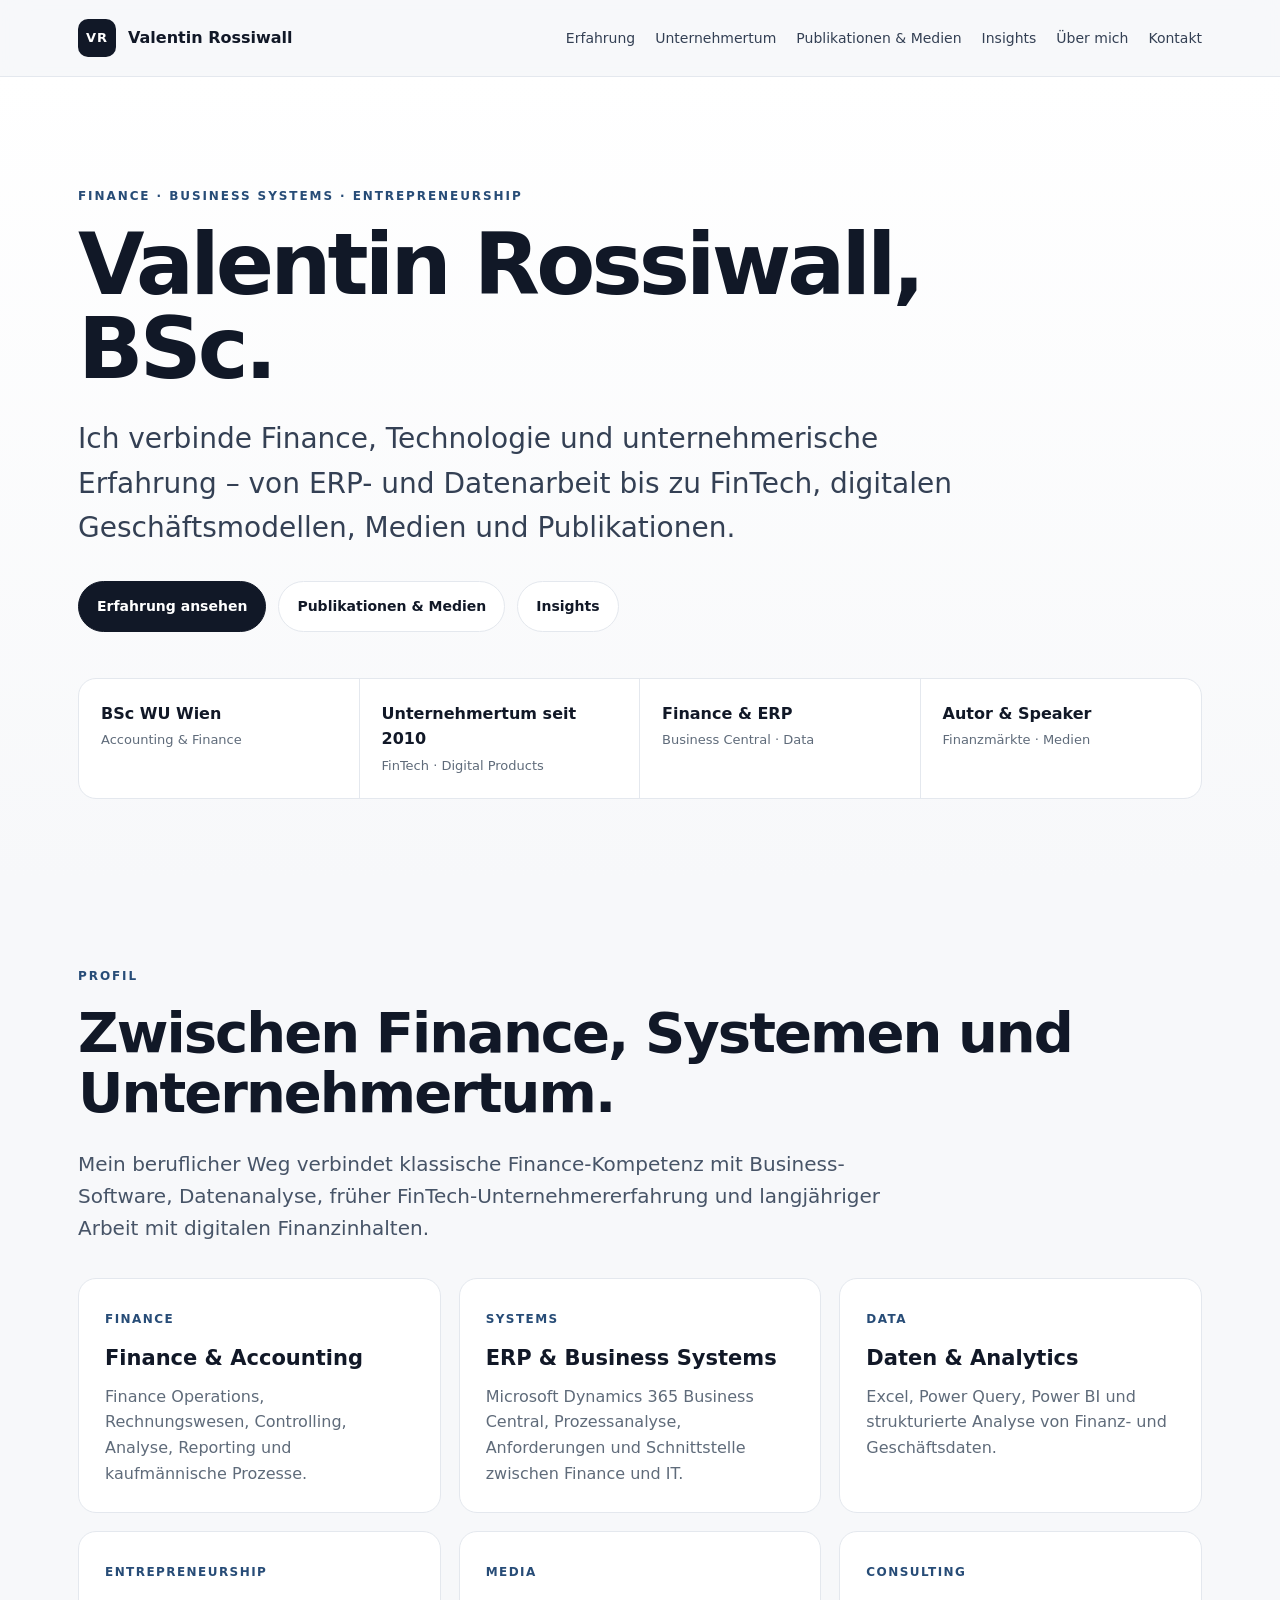
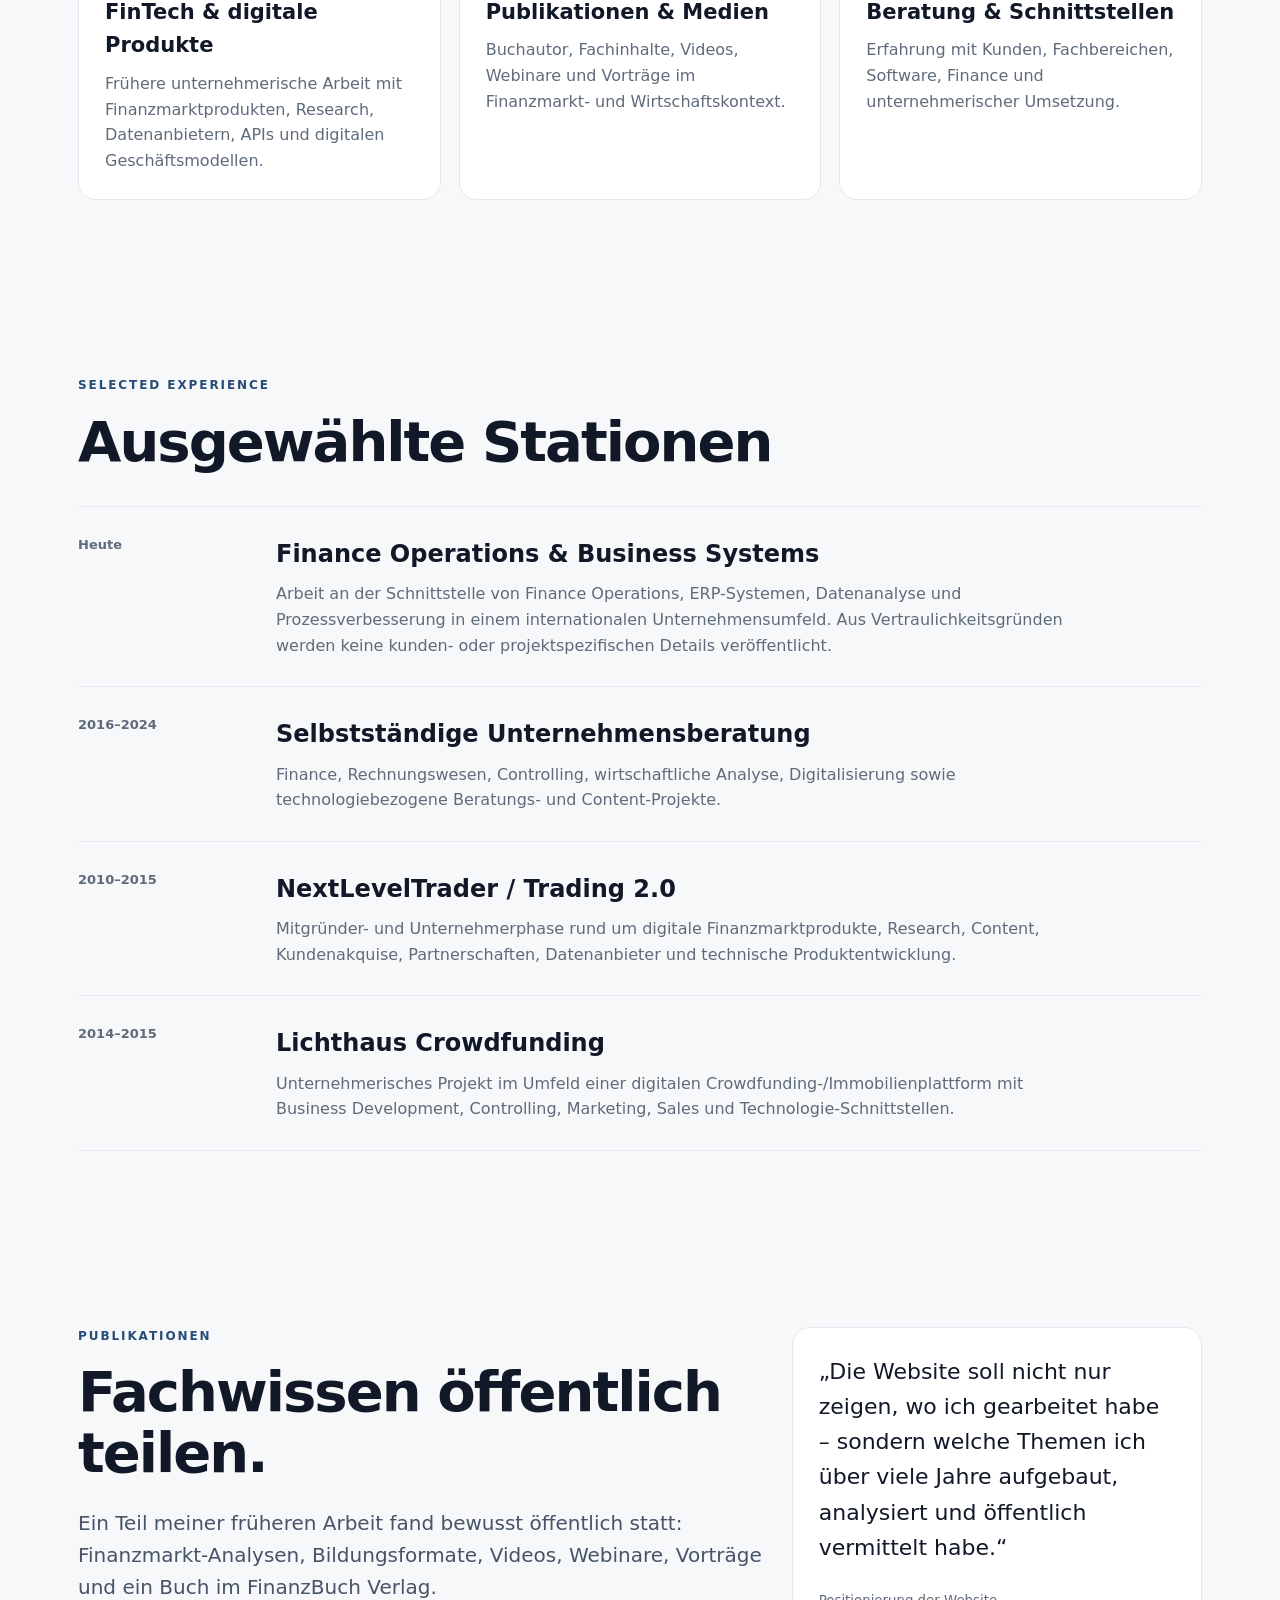
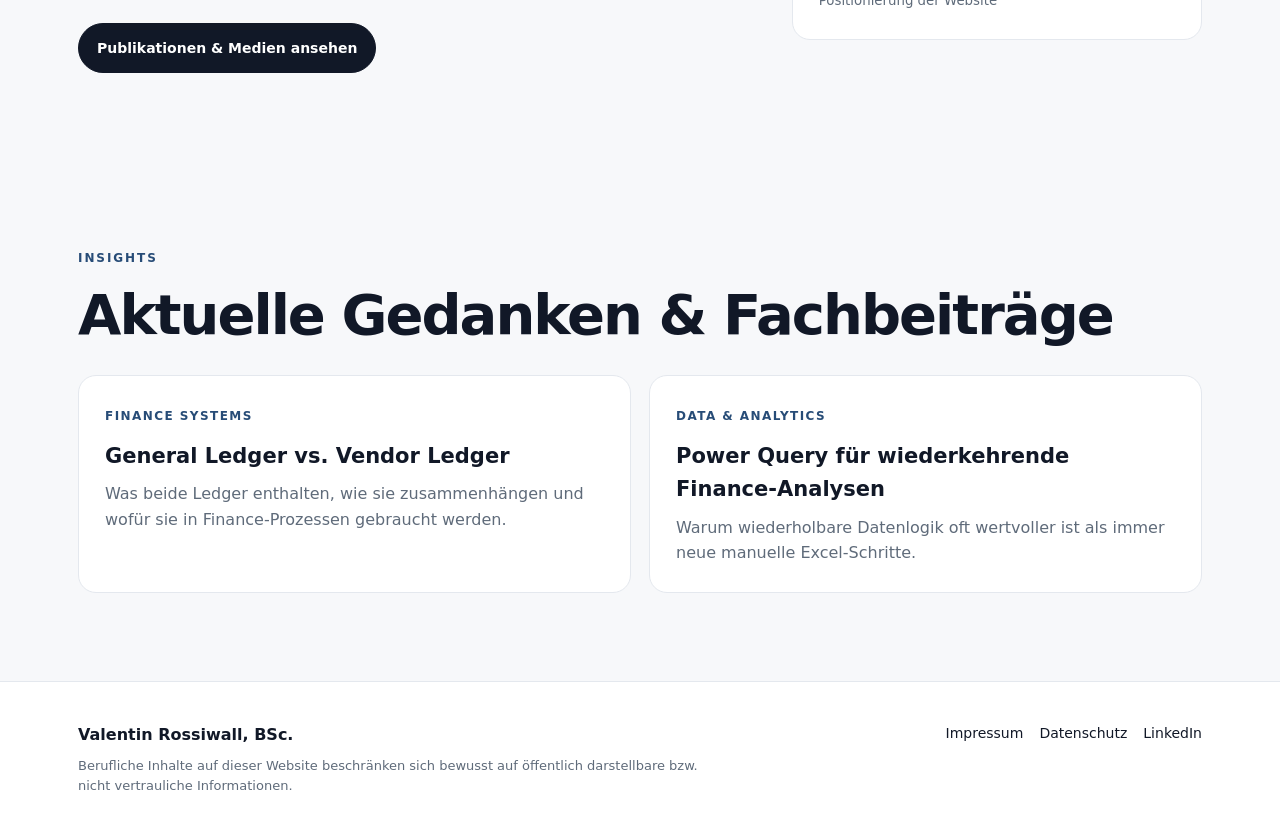
==== index.html @ f8c4a08d "initial website" ====
<!doctype html><html lang="de"><head><meta charset="utf-8"><meta name="viewport" content="width=device-width,initial-scale=1"><title>Valentin Rossiwall | Finance, Business Systems & Entrepreneurship</title><meta name="description" content="Persönliche Website von Valentin Rossiwall, BSc. – Finance, ERP, Business Systems, Entrepreneurship, FinTech, Publikationen und Insights."><meta name="robots" content="index,follow"><meta property="og:title" content="Valentin Rossiwall | Finance, Business Systems & Entrepreneurship"><meta property="og:description" content="Persönliche Website von Valentin Rossiwall, BSc. – Finance, ERP, Business Systems, Entrepreneurship, FinTech, Publikationen und Insights."><meta property="og:type" content="website"><link rel="stylesheet" href="assets/style.css"><script type="application/ld+json">{"@context":"https://schema.org","@type":"Person","name":"Valentin Rossiwall","honorificSuffix":"BSc.","jobTitle":"Finance Operations & Business Systems Professional","sameAs":["https://www.linkedin.com/in/valentinrossiwall"],"knowsAbout":["Finance","Accounting","Microsoft Dynamics 365 Business Central","ERP","Data Analysis","Financial Markets","Entrepreneurship","FinTech"]}</script></head><body><nav class="nav"><div class="wrap navin"><a class="brand" href="index.html"><span class="mark">VR</span><span>Valentin Rossiwall</span></a><div class="links"><a href="erfahrung.html">Erfahrung</a><a href="unternehmertum.html">Unternehmertum</a><a href="publikationen.html">Publikationen & Medien</a><a href="insights.html">Insights</a><a href="about.html">Über mich</a><a href="kontakt.html">Kontakt</a></div></div></nav><main><section class="hero"><div class="wrap"><div class="eyebrow">Finance · Business Systems · Entrepreneurship</div><h1>Valentin Rossiwall, BSc.</h1><p>Ich verbinde Finance, Technologie und unternehmerische Erfahrung – von ERP- und Datenarbeit bis zu FinTech, digitalen Geschäftsmodellen, Medien und Publikationen.</p><div class="cta"><a class="btn primary" href="erfahrung.html">Erfahrung ansehen</a><a class="btn secondary" href="publikationen.html">Publikationen & Medien</a><a class="btn secondary" href="insights.html">Insights</a></div><div class="strip"><div><strong>BSc WU Wien</strong><span>Accounting & Finance</span></div><div><strong>Unternehmertum seit 2010</strong><span>FinTech · Digital Products</span></div><div><strong>Finance & ERP</strong><span>Business Central · Data</span></div><div><strong>Autor & Speaker</strong><span>Finanzmärkte · Medien</span></div></div></div></section>
<section class="section"><div class="wrap"><div class="eyebrow">Profil</div><h2>Zwischen Finance, Systemen und Unternehmertum.</h2><p class="lede">Mein beruflicher Weg verbindet klassische Finance-Kompetenz mit Business-Software, Datenanalyse, früher FinTech-Unternehmererfahrung und langjähriger Arbeit mit digitalen Finanzinhalten.</p><div class="grid3"><div class="card"><span class="tag">Finance</span><h3>Finance & Accounting</h3><p>Finance Operations, Rechnungswesen, Controlling, Analyse, Reporting und kaufmännische Prozesse.</p></div><div class="card"><span class="tag">Systems</span><h3>ERP & Business Systems</h3><p>Microsoft Dynamics 365 Business Central, Prozessanalyse, Anforderungen und Schnittstelle zwischen Finance und IT.</p></div><div class="card"><span class="tag">Data</span><h3>Daten & Analytics</h3><p>Excel, Power Query, Power BI und strukturierte Analyse von Finanz- und Geschäftsdaten.</p></div><div class="card"><span class="tag">Entrepreneurship</span><h3>FinTech & digitale Produkte</h3><p>Frühere unternehmerische Arbeit mit Finanzmarktprodukten, Research, Datenanbietern, APIs und digitalen Geschäftsmodellen.</p></div><div class="card"><span class="tag">Media</span><h3>Publikationen & Medien</h3><p>Buchautor, Fachinhalte, Videos, Webinare und Vorträge im Finanzmarkt- und Wirtschaftskontext.</p></div><div class="card"><span class="tag">Consulting</span><h3>Beratung & Schnittstellen</h3><p>Erfahrung mit Kunden, Fachbereichen, Software, Finance und unternehmerischer Umsetzung.</p></div></div></div></section>
<section class="section"><div class="wrap"><div class="eyebrow">Selected Experience</div><h2>Ausgewählte Stationen</h2><div class="timeline"><div class="item"><div class="when">Heute</div><div><h3>Finance Operations & Business Systems</h3><p>Arbeit an der Schnittstelle von Finance Operations, ERP-Systemen, Datenanalyse und Prozessverbesserung in einem internationalen Unternehmensumfeld. Aus Vertraulichkeitsgründen werden keine kunden- oder projektspezifischen Details veröffentlicht.</p></div></div><div class="item"><div class="when">2016–2024</div><div><h3>Selbstständige Unternehmensberatung</h3><p>Finance, Rechnungswesen, Controlling, wirtschaftliche Analyse, Digitalisierung sowie technologiebezogene Beratungs- und Content-Projekte.</p></div></div><div class="item"><div class="when">2010–2015</div><div><h3>NextLevelTrader / Trading 2.0</h3><p>Mitgründer- und Unternehmerphase rund um digitale Finanzmarktprodukte, Research, Content, Kundenakquise, Partnerschaften, Datenanbieter und technische Produktentwicklung.</p></div></div><div class="item"><div class="when">2014–2015</div><div><h3>Lichthaus Crowdfunding</h3><p>Unternehmerisches Projekt im Umfeld einer digitalen Crowdfunding-/Immobilienplattform mit Business Development, Controlling, Marketing, Sales und Technologie-Schnittstellen.</p></div></div></div></div></section>
<section class="section"><div class="wrap split"><div><div class="eyebrow">Publikationen</div><h2>Fachwissen öffentlich teilen.</h2><p class="lede">Ein Teil meiner früheren Arbeit fand bewusst öffentlich statt: Finanzmarkt-Analysen, Bildungsformate, Videos, Webinare, Vorträge und ein Buch im FinanzBuch Verlag.</p><a class="btn primary" href="publikationen.html">Publikationen & Medien ansehen</a></div><div class="quote"><p>„Die Website soll nicht nur zeigen, wo ich gearbeitet habe – sondern welche Themen ich über viele Jahre aufgebaut, analysiert und öffentlich vermittelt habe.“</p><small>Positionierung der Website</small></div></div></section>
<section class="section"><div class="wrap"><div class="eyebrow">Insights</div><h2>Aktuelle Gedanken & Fachbeiträge</h2><div class="article-list"><a class="article" href="insights/general-ledger-vs-vendor-ledger.html"><span class="meta">Finance Systems</span><h3>General Ledger vs. Vendor Ledger</h3><p>Was beide Ledger enthalten, wie sie zusammenhängen und wofür sie in Finance-Prozessen gebraucht werden.</p></a><a class="article" href="insights/power-query-finance.html"><span class="meta">Data & Analytics</span><h3>Power Query für wiederkehrende Finance-Analysen</h3><p>Warum wiederholbare Datenlogik oft wertvoller ist als immer neue manuelle Excel-Schritte.</p></a></div></div></section></main><footer class="footer"><div class="wrap footerin"><div><strong>Valentin Rossiwall, BSc.</strong><div class="policy">Berufliche Inhalte auf dieser Website beschränken sich bewusst auf öffentlich darstellbare bzw. nicht vertrauliche Informationen.</div></div><div class="footerlinks"><a href="impressum.html">Impressum</a><a href="datenschutz.html">Datenschutz</a><a href="https://www.linkedin.com/in/valentinrossiwall">LinkedIn</a></div></div></footer><script src="assets/site.js"></script></body></html>
---- assets/style.css ----
:root{--bg:#f7f8fa;--surface:#fff;--text:#111827;--muted:#5f6b7a;--line:#e4e8ee;--accent:#274c77;--accent2:#eef4f9;--max:1180px;--radius:18px}*{box-sizing:border-box}html{scroll-behavior:smooth}body{margin:0;font-family:Inter,ui-sans-serif,system-ui,-apple-system,BlinkMacSystemFont,"Segoe UI",sans-serif;background:var(--bg);color:var(--text);line-height:1.6}a{color:inherit;text-decoration:none}.wrap{max-width:var(--max);margin:0 auto;padding:0 28px}.nav{position:sticky;top:0;z-index:50;background:rgba(247,248,250,.9);backdrop-filter:blur(14px);border-bottom:1px solid var(--line)}.navin{min-height:76px;display:flex;align-items:center;justify-content:space-between;gap:24px}.brand{display:flex;align-items:center;gap:12px;font-weight:750}.mark{display:grid;place-items:center;width:38px;height:38px;border-radius:10px;background:var(--text);color:#fff;font-size:13px;letter-spacing:.08em}.links{display:flex;gap:20px;flex-wrap:wrap;font-size:14px;color:#344054}.links a:hover{color:var(--accent)}.hero{padding:110px 0 80px;background:linear-gradient(180deg,#fff 0%,var(--bg) 100%)}.eyebrow{text-transform:uppercase;letter-spacing:.16em;font-size:12px;font-weight:800;color:var(--accent);margin-bottom:16px}.hero h1{font-size:clamp(44px,8vw,86px);line-height:.98;letter-spacing:-.045em;margin:0 0 26px;max-width:900px}.hero p{font-size:clamp(20px,2.4vw,28px);max-width:880px;color:#344054;margin:0 0 30px}.cta{display:flex;gap:12px;flex-wrap:wrap;margin:28px 0 46px}.btn{display:inline-flex;align-items:center;justify-content:center;padding:13px 18px;border-radius:999px;border:1px solid var(--line);font-weight:700;font-size:14px}.btn.primary{background:var(--text);color:#fff;border-color:var(--text)}.btn.secondary{background:#fff}.strip{display:grid;grid-template-columns:repeat(4,1fr);border:1px solid var(--line);background:var(--surface);border-radius:var(--radius);overflow:hidden}.strip>div{padding:22px;border-right:1px solid var(--line)}.strip>div:last-child{border-right:0}.strip strong,.strip span{display:block}.strip span{font-size:13px;color:var(--muted);margin-top:4px}.section{padding:88px 0}.section h2{font-size:clamp(34px,5vw,56px);line-height:1.08;letter-spacing:-.035em;margin:0 0 24px}.lede{font-size:20px;color:#475467;max-width:820px}.grid3{display:grid;grid-template-columns:repeat(3,1fr);gap:18px;margin-top:34px}.card,.article,.quote{background:var(--surface);border:1px solid var(--line);border-radius:var(--radius);padding:26px}.card h3,.article h3{margin:12px 0 8px;font-size:21px}.card p,.article p{margin:0;color:var(--muted)}.tag,.meta{font-size:12px;font-weight:800;text-transform:uppercase;letter-spacing:.12em;color:var(--accent)}.timeline{border-top:1px solid var(--line);margin-top:34px}.item{display:grid;grid-template-columns:170px 1fr;gap:28px;padding:28px 0;border-bottom:1px solid var(--line)}.when{font-size:13px;color:var(--muted);font-weight:700}.item h3{margin:0 0 8px;font-size:24px}.item p{margin:0;color:var(--muted);max-width:820px}.split{display:grid;grid-template-columns:1.25fr .75fr;gap:30px;align-items:start}.quote p{font-size:22px;margin-top:0}.quote small{color:var(--muted)}.article-list{display:grid;grid-template-columns:repeat(2,1fr);gap:18px;margin-top:30px}.article:hover{transform:translateY(-2px);transition:.2s ease;border-color:#cdd5df}.footer{border-top:1px solid var(--line);padding:40px 0;background:#fff}.footerin{display:flex;justify-content:space-between;gap:30px;align-items:flex-start}.policy{font-size:13px;color:var(--muted);max-width:650px;margin-top:8px}.footerlinks{display:flex;gap:16px;flex-wrap:wrap;font-size:14px}.prose{max-width:820px}.prose h1{font-size:clamp(40px,6vw,64px);line-height:1.04;letter-spacing:-.04em;margin:0 0 24px}.prose h2{font-size:30px;margin-top:44px}.prose p,.prose li{font-size:18px;color:#344054}.notice{padding:18px 20px;border-radius:14px;background:var(--accent2);border:1px solid #dbe7f0;color:#2c4b65;margin:24px 0}.portrait-placeholder{aspect-ratio:4/5;border:1px dashed #aab4c0;border-radius:var(--radius);display:grid;place-items:center;color:var(--muted);background:#fff}@media(max-width:900px){.links{display:none}.strip{grid-template-columns:1fr 1fr}.strip>div:nth-child(2){border-right:0}.grid3{grid-template-columns:1fr 1fr}.split{grid-template-columns:1fr}.item{grid-template-columns:1fr}.article-list{grid-template-columns:1fr}}@media(max-width:620px){.wrap{padding:0 20px}.hero{padding:74px 0 54px}.strip,.grid3{grid-template-columns:1fr}.strip>div{border-right:0;border-bottom:1px solid var(--line)}.strip>div:last-child{border-bottom:0}.section{padding:64px 0}.footerin{flex-direction:column}.cta .btn{width:100%}}
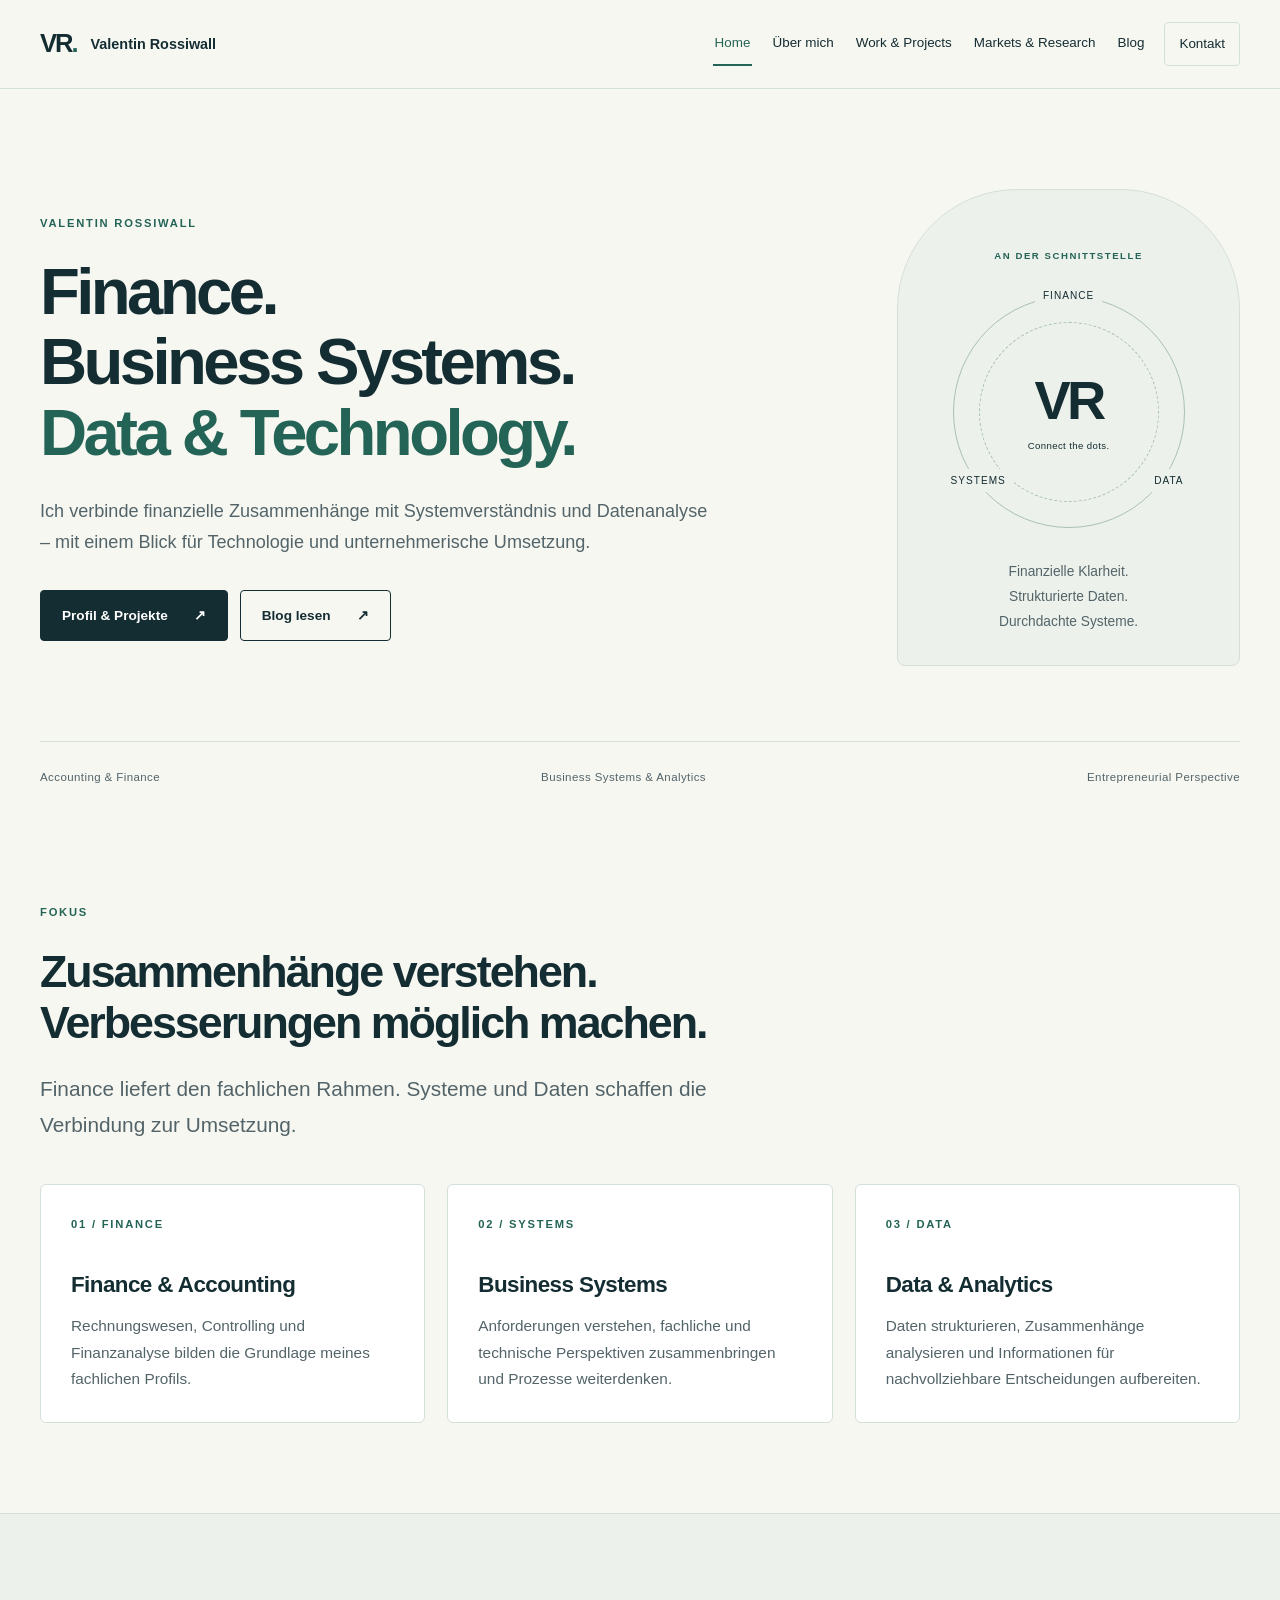
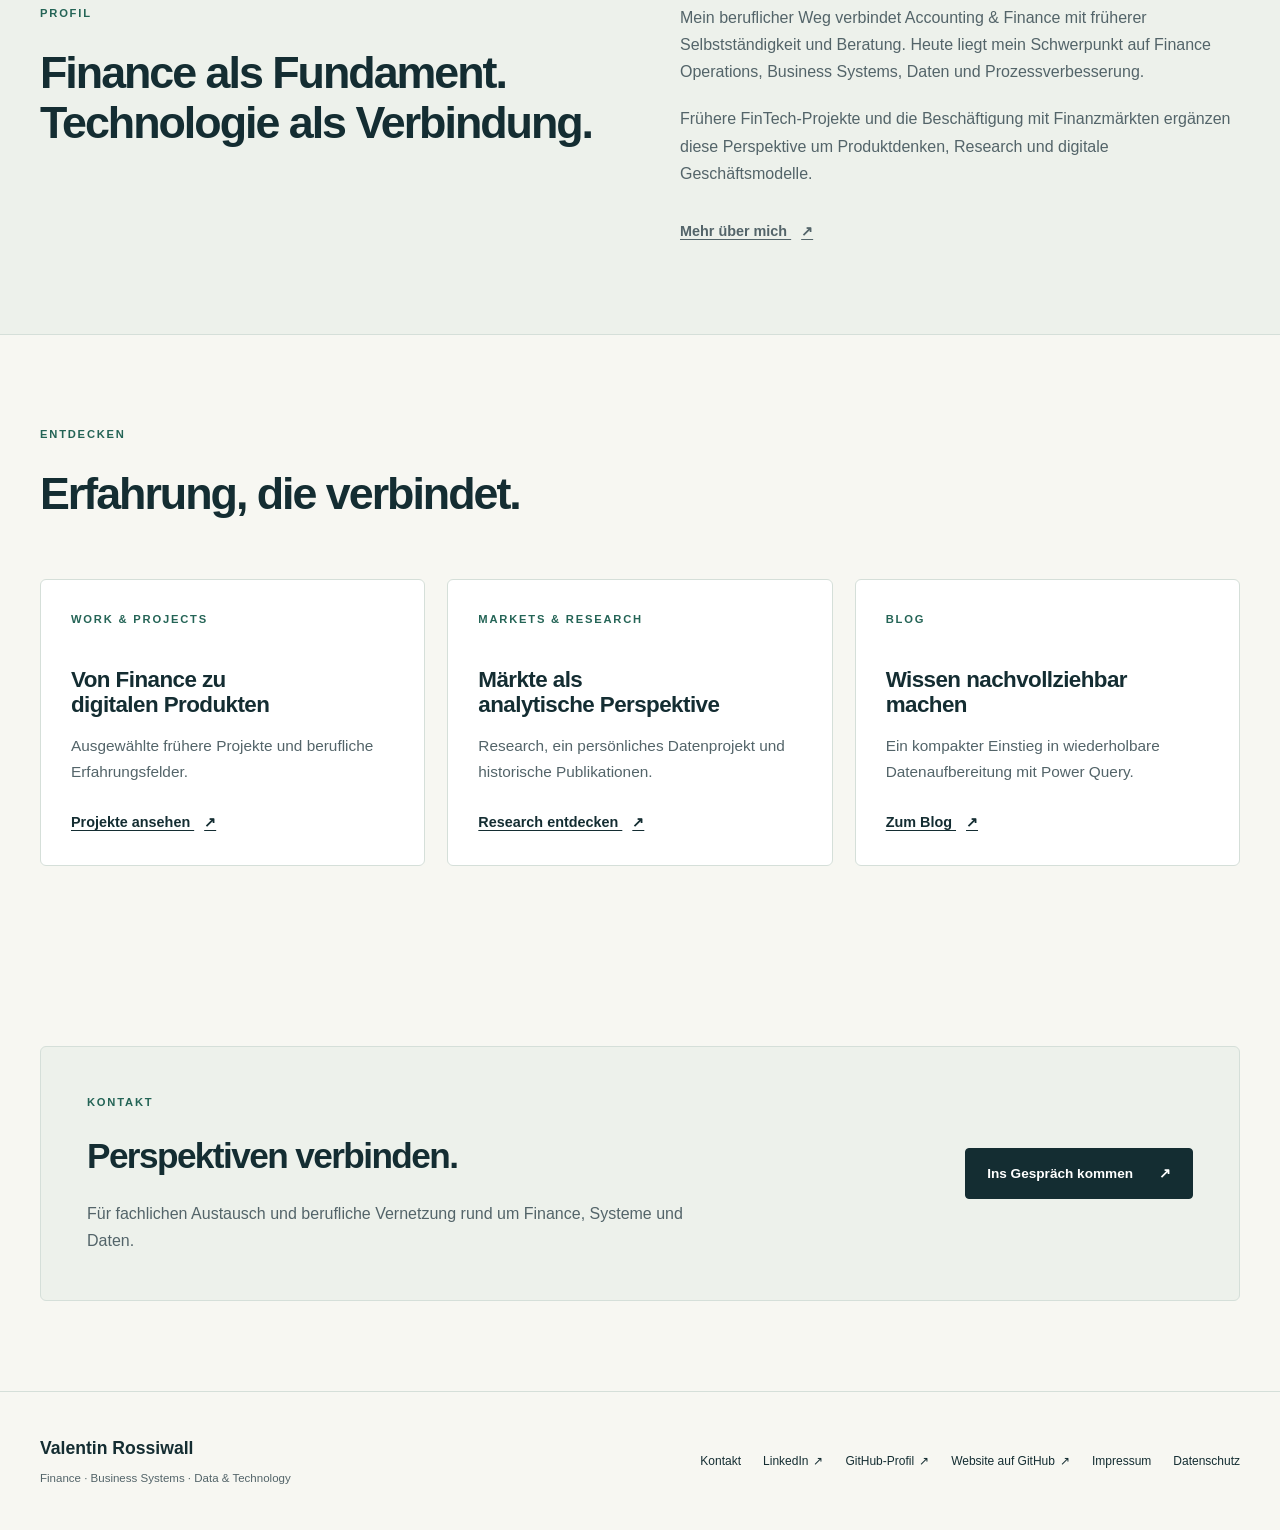
==== commit 9762ec67: "Launch personal website V2" ====
--- a/index.html
+++ b/index.html
@@ -1,5 +1,40 @@
-<!doctype html><html lang="de"><head><meta charset="utf-8"><meta name="viewport" content="width=device-width,initial-scale=1"><title>Valentin Rossiwall | Finance, Business Systems & Entrepreneurship</title><meta name="description" content="Persönliche Website von Valentin Rossiwall, BSc. – Finance, ERP, Business Systems, Entrepreneurship, FinTech, Publikationen und Insights."><meta name="robots" content="index,follow"><meta property="og:title" content="Valentin Rossiwall | Finance, Business Systems & Entrepreneurship"><meta property="og:description" content="Persönliche Website von Valentin Rossiwall, BSc. – Finance, ERP, Business Systems, Entrepreneurship, FinTech, Publikationen und Insights."><meta property="og:type" content="website"><link rel="stylesheet" href="assets/style.css"><script type="application/ld+json">{"@context":"https://schema.org","@type":"Person","name":"Valentin Rossiwall","honorificSuffix":"BSc.","jobTitle":"Finance Operations & Business Systems Professional","sameAs":["https://www.linkedin.com/in/valentinrossiwall"],"knowsAbout":["Finance","Accounting","Microsoft Dynamics 365 Business Central","ERP","Data Analysis","Financial Markets","Entrepreneurship","FinTech"]}</script></head><body><nav class="nav"><div class="wrap navin"><a class="brand" href="index.html"><span class="mark">VR</span><span>Valentin Rossiwall</span></a><div class="links"><a href="erfahrung.html">Erfahrung</a><a href="unternehmertum.html">Unternehmertum</a><a href="publikationen.html">Publikationen & Medien</a><a href="insights.html">Insights</a><a href="about.html">Über mich</a><a href="kontakt.html">Kontakt</a></div></div></nav><main><section class="hero"><div class="wrap"><div class="eyebrow">Finance · Business Systems · Entrepreneurship</div><h1>Valentin Rossiwall, BSc.</h1><p>Ich verbinde Finance, Technologie und unternehmerische Erfahrung – von ERP- und Datenarbeit bis zu FinTech, digitalen Geschäftsmodellen, Medien und Publikationen.</p><div class="cta"><a class="btn primary" href="erfahrung.html">Erfahrung ansehen</a><a class="btn secondary" href="publikationen.html">Publikationen & Medien</a><a class="btn secondary" href="insights.html">Insights</a></div><div class="strip"><div><strong>BSc WU Wien</strong><span>Accounting & Finance</span></div><div><strong>Unternehmertum seit 2010</strong><span>FinTech · Digital Products</span></div><div><strong>Finance & ERP</strong><span>Business Central · Data</span></div><div><strong>Autor & Speaker</strong><span>Finanzmärkte · Medien</span></div></div></div></section>
-<section class="section"><div class="wrap"><div class="eyebrow">Profil</div><h2>Zwischen Finance, Systemen und Unternehmertum.</h2><p class="lede">Mein beruflicher Weg verbindet klassische Finance-Kompetenz mit Business-Software, Datenanalyse, früher FinTech-Unternehmererfahrung und langjähriger Arbeit mit digitalen Finanzinhalten.</p><div class="grid3"><div class="card"><span class="tag">Finance</span><h3>Finance & Accounting</h3><p>Finance Operations, Rechnungswesen, Controlling, Analyse, Reporting und kaufmännische Prozesse.</p></div><div class="card"><span class="tag">Systems</span><h3>ERP & Business Systems</h3><p>Microsoft Dynamics 365 Business Central, Prozessanalyse, Anforderungen und Schnittstelle zwischen Finance und IT.</p></div><div class="card"><span class="tag">Data</span><h3>Daten & Analytics</h3><p>Excel, Power Query, Power BI und strukturierte Analyse von Finanz- und Geschäftsdaten.</p></div><div class="card"><span class="tag">Entrepreneurship</span><h3>FinTech & digitale Produkte</h3><p>Frühere unternehmerische Arbeit mit Finanzmarktprodukten, Research, Datenanbietern, APIs und digitalen Geschäftsmodellen.</p></div><div class="card"><span class="tag">Media</span><h3>Publikationen & Medien</h3><p>Buchautor, Fachinhalte, Videos, Webinare und Vorträge im Finanzmarkt- und Wirtschaftskontext.</p></div><div class="card"><span class="tag">Consulting</span><h3>Beratung & Schnittstellen</h3><p>Erfahrung mit Kunden, Fachbereichen, Software, Finance und unternehmerischer Umsetzung.</p></div></div></div></section>
-<section class="section"><div class="wrap"><div class="eyebrow">Selected Experience</div><h2>Ausgewählte Stationen</h2><div class="timeline"><div class="item"><div class="when">Heute</div><div><h3>Finance Operations & Business Systems</h3><p>Arbeit an der Schnittstelle von Finance Operations, ERP-Systemen, Datenanalyse und Prozessverbesserung in einem internationalen Unternehmensumfeld. Aus Vertraulichkeitsgründen werden keine kunden- oder projektspezifischen Details veröffentlicht.</p></div></div><div class="item"><div class="when">2016–2024</div><div><h3>Selbstständige Unternehmensberatung</h3><p>Finance, Rechnungswesen, Controlling, wirtschaftliche Analyse, Digitalisierung sowie technologiebezogene Beratungs- und Content-Projekte.</p></div></div><div class="item"><div class="when">2010–2015</div><div><h3>NextLevelTrader / Trading 2.0</h3><p>Mitgründer- und Unternehmerphase rund um digitale Finanzmarktprodukte, Research, Content, Kundenakquise, Partnerschaften, Datenanbieter und technische Produktentwicklung.</p></div></div><div class="item"><div class="when">2014–2015</div><div><h3>Lichthaus Crowdfunding</h3><p>Unternehmerisches Projekt im Umfeld einer digitalen Crowdfunding-/Immobilienplattform mit Business Development, Controlling, Marketing, Sales und Technologie-Schnittstellen.</p></div></div></div></div></section>
-<section class="section"><div class="wrap split"><div><div class="eyebrow">Publikationen</div><h2>Fachwissen öffentlich teilen.</h2><p class="lede">Ein Teil meiner früheren Arbeit fand bewusst öffentlich statt: Finanzmarkt-Analysen, Bildungsformate, Videos, Webinare, Vorträge und ein Buch im FinanzBuch Verlag.</p><a class="btn primary" href="publikationen.html">Publikationen & Medien ansehen</a></div><div class="quote"><p>„Die Website soll nicht nur zeigen, wo ich gearbeitet habe – sondern welche Themen ich über viele Jahre aufgebaut, analysiert und öffentlich vermittelt habe.“</p><small>Positionierung der Website</small></div></div></section>
-<section class="section"><div class="wrap"><div class="eyebrow">Insights</div><h2>Aktuelle Gedanken & Fachbeiträge</h2><div class="article-list"><a class="article" href="insights/general-ledger-vs-vendor-ledger.html"><span class="meta">Finance Systems</span><h3>General Ledger vs. Vendor Ledger</h3><p>Was beide Ledger enthalten, wie sie zusammenhängen und wofür sie in Finance-Prozessen gebraucht werden.</p></a><a class="article" href="insights/power-query-finance.html"><span class="meta">Data & Analytics</span><h3>Power Query für wiederkehrende Finance-Analysen</h3><p>Warum wiederholbare Datenlogik oft wertvoller ist als immer neue manuelle Excel-Schritte.</p></a></div></div></section></main><footer class="footer"><div class="wrap footerin"><div><strong>Valentin Rossiwall, BSc.</strong><div class="policy">Berufliche Inhalte auf dieser Website beschränken sich bewusst auf öffentlich darstellbare bzw. nicht vertrauliche Informationen.</div></div><div class="footerlinks"><a href="impressum.html">Impressum</a><a href="datenschutz.html">Datenschutz</a><a href="https://www.linkedin.com/in/valentinrossiwall">LinkedIn</a></div></div></footer><script src="assets/site.js"></script></body></html>+<!doctype html>
+<html lang="de">
+<head>
+  <meta charset="utf-8">
+  <meta name="viewport" content="width=device-width, initial-scale=1">
+  <title>Valentin Rossiwall | Finance · Business Systems · Data &amp; Technology</title>
+  <meta name="description" content="Valentin Rossiwall verbindet Finance, Business Systems, Daten und Technologie. Profil, ausgewählte Projekte und Blog zu Finance, FinTech und Analytics.">
+  <meta name="robots" content="index,follow">
+  <link rel="canonical" href="https://valentinrossiwall.com/">
+  <meta property="og:title" content="Valentin Rossiwall | Finance · Business Systems · Data &amp; Technology">
+  <meta property="og:description" content="Valentin Rossiwall verbindet Finance, Business Systems, Daten und Technologie. Profil, ausgewählte Projekte und Blog zu Finance, FinTech und Analytics.">
+  <meta property="og:type" content="website">
+  <meta property="og:url" content="https://valentinrossiwall.com/">
+  <meta property="og:site_name" content="Valentin Rossiwall">
+  <meta property="og:locale" content="de_AT">
+  <meta name="twitter:card" content="summary">
+  <meta name="twitter:title" content="Valentin Rossiwall | Finance · Business Systems · Data &amp; Technology">
+  <meta name="twitter:description" content="Valentin Rossiwall verbindet Finance, Business Systems, Daten und Technologie. Profil, ausgewählte Projekte und Blog zu Finance, FinTech und Analytics.">
+  <meta name="theme-color" content="#142d32">
+  <link rel="icon" href="assets/favicon.svg" type="image/svg+xml">
+  <link rel="stylesheet" href="assets/style.css">
+  <script src="assets/site.js" defer></script>
+  <script type="application/ld+json">{"@context": "https://schema.org", "@graph": [{"@type": "Person", "@id": "https://valentinrossiwall.com/#person", "name": "Valentin Rossiwall", "honorificSuffix": "BSc.", "url": "https://valentinrossiwall.com/", "sameAs": ["https://www.linkedin.com/in/valentinrossiwall", "https://github.com/valentinrossiwall-development"], "knowsAbout": ["Finance", "Accounting", "Business Systems", "Data Analysis", "Technology", "Financial Markets", "Entrepreneurship", "FinTech"]}, {"@type": "WebSite", "@id": "https://valentinrossiwall.com/#website", "url": "https://valentinrossiwall.com/", "name": "Valentin Rossiwall", "inLanguage": "de"}, {"@type": "WebPage", "@id": "https://valentinrossiwall.com/#page", "url": "https://valentinrossiwall.com/", "name": "Valentin Rossiwall | Finance · Business Systems · Data & Technology", "description": "Valentin Rossiwall verbindet Finance, Business Systems, Daten und Technologie. Profil, ausgewählte Projekte und Blog zu Finance, FinTech und Analytics.", "inLanguage": "de", "isPartOf": {"@id": "https://valentinrossiwall.com/#website"}, "about": {"@id": "https://valentinrossiwall.com/#person"}}]}</script>
+</head>
+<body>
+<a class="skip-link" href="#main">Zum Inhalt springen</a>
+<header class="site-header"><div class="wrap navin">
+  <a class="brand" href="index.html"><span class="mark" aria-hidden="true">VR<span>.</span></span><span>Valentin Rossiwall</span></a>
+  <button class="menu-toggle" aria-expanded="false" aria-controls="main-nav" hidden>Menü <span class="menu-icon" aria-hidden="true">+</span></button>
+  <nav id="main-nav" class="links" aria-label="Hauptnavigation"><a href="index.html" aria-current="page">Home</a>
+<a href="about.html">Über mich</a>
+<a href="erfahrung.html">Work & Projects</a>
+<a href="markets.html">Markets & Research</a>
+<a href="insights.html">Blog</a>
+<a href="kontakt.html">Kontakt</a></nav>
+</div></header>
+<main id="main"><section class="hero"><div class="wrap hero-grid"><div><p class="eyebrow">Valentin Rossiwall</p><h1>Finance.<br>Business Systems.<br><span>Data &amp; Technology.</span></h1><p class="lede">Ich verbinde finanzielle Zusammenhänge mit Systemverständnis und Datenanalyse – mit einem Blick für Technologie und unternehmerische Umsetzung.</p><div class="cta"><a class="btn primary" href="erfahrung.html">Profil & Projekte <span aria-hidden="true">↗</span></a><a class="btn secondary" href="insights.html">Blog lesen <span aria-hidden="true">↗</span></a></div></div><aside class="perspective" aria-label="Meine Perspektive"><p class="eyebrow">An der Schnittstelle</p><div class="orbit"><span>Finance</span><span>Systems</span><span>Data</span><strong>VR<span>Connect the dots.</span></strong></div><p>Finanzielle Klarheit.<br>Strukturierte Daten.<br>Durchdachte Systeme.</p></aside></div><div class="wrap hero-bottom"><span>Accounting & Finance</span><span>Business Systems & Analytics</span><span>Entrepreneurial Perspective</span></div></section><section class="section"><div class="wrap"><div class="section-intro"><p class="eyebrow">Fokus</p><h2>Zusammenhänge verstehen.<br>Verbesserungen möglich machen.</h2><p class="lede">Finance liefert den fachlichen Rahmen. Systeme und Daten schaffen die Verbindung zur Umsetzung.</p></div><div class="grid3"><article class="card"><p class="eyebrow">01 / Finance</p><h3>Finance & Accounting</h3><p>Rechnungswesen, Controlling und Finanzanalyse bilden die Grundlage meines fachlichen Profils.</p></article><article class="card"><p class="eyebrow">02 / Systems</p><h3>Business Systems</h3><p>Anforderungen verstehen, fachliche und technische Perspektiven zusammenbringen und Prozesse weiterdenken.</p></article><article class="card"><p class="eyebrow">03 / Data</p><h3>Data & Analytics</h3><p>Daten strukturieren, Zusammenhänge analysieren und Informationen für nachvollziehbare Entscheidungen aufbereiten.</p></article></div></div></section><section class="section tinted"><div class="wrap"><div class="split"><div><p class="eyebrow">Profil</p><h2>Finance als Fundament.<br>Technologie als Verbindung.</h2></div><div class="prose"><p>Mein beruflicher Weg verbindet Accounting & Finance mit früherer Selbstständigkeit und Beratung. Heute liegt mein Schwerpunkt auf Finance Operations, Business Systems, Daten und Prozessverbesserung.</p><p>Frühere FinTech-Projekte und die Beschäftigung mit Finanzmärkten ergänzen diese Perspektive um Produktdenken, Research und digitale Geschäftsmodelle.</p><a class="text-link" href="about.html">Mehr über mich <span aria-hidden="true">↗</span></a></div></div></div></section><section class="section"><div class="wrap"><div class="section-heading"><div><p class="eyebrow">Entdecken</p><h2>Erfahrung, die verbindet.</h2></div></div><div class="grid3"><article class="card"><p class="eyebrow">Work & Projects</p><h3>Von Finance zu digitalen Produkten</h3><p>Ausgewählte frühere Projekte und berufliche Erfahrungsfelder.<br><a class="text-link" href="erfahrung.html">Projekte ansehen <span aria-hidden="true">↗</span></a></p></article><article class="card"><p class="eyebrow">Markets & Research</p><h3>Märkte als analytische Perspektive</h3><p>Research, ein persönliches Datenprojekt und historische Publikationen.<br><a class="text-link" href="markets.html">Research entdecken <span aria-hidden="true">↗</span></a></p></article><article class="card"><p class="eyebrow">Blog</p><h3>Wissen nachvollziehbar machen</h3><p>Ein kompakter Einstieg in wiederholbare Datenaufbereitung mit Power Query.<br><a class="text-link" href="insights.html">Zum Blog <span aria-hidden="true">↗</span></a></p></article></div></div></section><section class="section"><div class="wrap"><div class="contact-band"><div><p class="eyebrow">Kontakt</p><h2>Perspektiven verbinden.</h2><p>Für fachlichen Austausch und berufliche Vernetzung rund um Finance, Systeme und Daten.</p></div><a class="btn primary" href="kontakt.html">Ins Gespräch kommen <span aria-hidden="true">↗</span></a></div></div></section></main>
+<footer class="footer"><div class="wrap footerin"><div><a class="footer-brand" href="index.html">Valentin Rossiwall</a><p>Finance · Business Systems · Data & Technology</p></div><nav class="footerlinks" aria-label="Weitere Links"><a href="kontakt.html">Kontakt</a><a href="https://www.linkedin.com/in/valentinrossiwall">LinkedIn <span aria-hidden="true">↗</span></a><a href="https://github.com/valentinrossiwall-development">GitHub-Profil <span aria-hidden="true">↗</span></a><a href="https://github.com/valentinrossiwall-development/valentinrossiwall.com">Website auf GitHub <span aria-hidden="true">↗</span></a><a href="impressum.html">Impressum</a><a href="datenschutz.html">Datenschutz</a></nav></div></footer>
+</body>
+</html>
--- a/assets/style.css
+++ b/assets/style.css
@@ -1 +1,208 @@
-:root{--bg:#f7f8fa;--surface:#fff;--text:#111827;--muted:#5f6b7a;--line:#e4e8ee;--accent:#274c77;--accent2:#eef4f9;--max:1180px;--radius:18px}*{box-sizing:border-box}html{scroll-behavior:smooth}body{margin:0;font-family:Inter,ui-sans-serif,system-ui,-apple-system,BlinkMacSystemFont,"Segoe UI",sans-serif;background:var(--bg);color:var(--text);line-height:1.6}a{color:inherit;text-decoration:none}.wrap{max-width:var(--max);margin:0 auto;padding:0 28px}.nav{position:sticky;top:0;z-index:50;background:rgba(247,248,250,.9);backdrop-filter:blur(14px);border-bottom:1px solid var(--line)}.navin{min-height:76px;display:flex;align-items:center;justify-content:space-between;gap:24px}.brand{display:flex;align-items:center;gap:12px;font-weight:750}.mark{display:grid;place-items:center;width:38px;height:38px;border-radius:10px;background:var(--text);color:#fff;font-size:13px;letter-spacing:.08em}.links{display:flex;gap:20px;flex-wrap:wrap;font-size:14px;color:#344054}.links a:hover{color:var(--accent)}.hero{padding:110px 0 80px;background:linear-gradient(180deg,#fff 0%,var(--bg) 100%)}.eyebrow{text-transform:uppercase;letter-spacing:.16em;font-size:12px;font-weight:800;color:var(--accent);margin-bottom:16px}.hero h1{font-size:clamp(44px,8vw,86px);line-height:.98;letter-spacing:-.045em;margin:0 0 26px;max-width:900px}.hero p{font-size:clamp(20px,2.4vw,28px);max-width:880px;color:#344054;margin:0 0 30px}.cta{display:flex;gap:12px;flex-wrap:wrap;margin:28px 0 46px}.btn{display:inline-flex;align-items:center;justify-content:center;padding:13px 18px;border-radius:999px;border:1px solid var(--line);font-weight:700;font-size:14px}.btn.primary{background:var(--text);color:#fff;border-color:var(--text)}.btn.secondary{background:#fff}.strip{display:grid;grid-template-columns:repeat(4,1fr);border:1px solid var(--line);background:var(--surface);border-radius:var(--radius);overflow:hidden}.strip>div{padding:22px;border-right:1px solid var(--line)}.strip>div:last-child{border-right:0}.strip strong,.strip span{display:block}.strip span{font-size:13px;color:var(--muted);margin-top:4px}.section{padding:88px 0}.section h2{font-size:clamp(34px,5vw,56px);line-height:1.08;letter-spacing:-.035em;margin:0 0 24px}.lede{font-size:20px;color:#475467;max-width:820px}.grid3{display:grid;grid-template-columns:repeat(3,1fr);gap:18px;margin-top:34px}.card,.article,.quote{background:var(--surface);border:1px solid var(--line);border-radius:var(--radius);padding:26px}.card h3,.article h3{margin:12px 0 8px;font-size:21px}.card p,.article p{margin:0;color:var(--muted)}.tag,.meta{font-size:12px;font-weight:800;text-transform:uppercase;letter-spacing:.12em;color:var(--accent)}.timeline{border-top:1px solid var(--line);margin-top:34px}.item{display:grid;grid-template-columns:170px 1fr;gap:28px;padding:28px 0;border-bottom:1px solid var(--line)}.when{font-size:13px;color:var(--muted);font-weight:700}.item h3{margin:0 0 8px;font-size:24px}.item p{margin:0;color:var(--muted);max-width:820px}.split{display:grid;grid-template-columns:1.25fr .75fr;gap:30px;align-items:start}.quote p{font-size:22px;margin-top:0}.quote small{color:var(--muted)}.article-list{display:grid;grid-template-columns:repeat(2,1fr);gap:18px;margin-top:30px}.article:hover{transform:translateY(-2px);transition:.2s ease;border-color:#cdd5df}.footer{border-top:1px solid var(--line);padding:40px 0;background:#fff}.footerin{display:flex;justify-content:space-between;gap:30px;align-items:flex-start}.policy{font-size:13px;color:var(--muted);max-width:650px;margin-top:8px}.footerlinks{display:flex;gap:16px;flex-wrap:wrap;font-size:14px}.prose{max-width:820px}.prose h1{font-size:clamp(40px,6vw,64px);line-height:1.04;letter-spacing:-.04em;margin:0 0 24px}.prose h2{font-size:30px;margin-top:44px}.prose p,.prose li{font-size:18px;color:#344054}.notice{padding:18px 20px;border-radius:14px;background:var(--accent2);border:1px solid #dbe7f0;color:#2c4b65;margin:24px 0}.portrait-placeholder{aspect-ratio:4/5;border:1px dashed #aab4c0;border-radius:var(--radius);display:grid;place-items:center;color:var(--muted);background:#fff}@media(max-width:900px){.links{display:none}.strip{grid-template-columns:1fr 1fr}.strip>div:nth-child(2){border-right:0}.grid3{grid-template-columns:1fr 1fr}.split{grid-template-columns:1fr}.item{grid-template-columns:1fr}.article-list{grid-template-columns:1fr}}@media(max-width:620px){.wrap{padding:0 20px}.hero{padding:74px 0 54px}.strip,.grid3{grid-template-columns:1fr}.strip>div{border-right:0;border-bottom:1px solid var(--line)}.strip>div:last-child{border-bottom:0}.section{padding:64px 0}.footerin{flex-direction:column}.cta .btn{width:100%}}
+:root {
+  --bg: #f7f7f2;
+  --surface: #fff;
+  --ink: #142d32;
+  --muted: #536469;
+  --accent: #246456;
+  --line: #d5dfd9;
+  --tint: #edf1eb;
+  --max: 1240px;
+}
+* { box-sizing: border-box; }
+html { scroll-padding-top: 110px; }
+body { margin: 0; background: var(--bg); color: var(--ink); font-family: -apple-system, BlinkMacSystemFont, "Segoe UI", sans-serif; font-size: 16px; line-height: 1.7; -webkit-font-smoothing: antialiased; }
+a { color: inherit; text-underline-offset: .22em; }
+a:hover { color: var(--accent); }
+a:focus-visible, button:focus-visible { outline: 3px solid var(--accent); outline-offset: 5px; }
+button { font: inherit; }
+main { overflow-wrap: break-word; }
+.hero-grid > *, .split > *, .feature > *, .grid3 > *, .project-list > * { min-width: 0; }
+.profile-links { margin-top: 24px; }
+.profile-links .text-link + .text-link { margin-left: 24px; }
+.profile-links p { font-size: .85rem; color: var(--muted); margin-top: 8px; }
+.wrap { width: min(100% - 80px, var(--max)); margin-inline: auto; }
+h1, h2, h3 { line-height: 1.13; font-weight: 550; text-wrap: balance; }
+h1 { font-size: clamp(2.6rem, 5.7vw, 5rem); letter-spacing: -.055em; margin: 0 0 28px; }
+h2 { font-size: clamp(1.9rem, 3.5vw, 3.05rem); letter-spacing: -.045em; margin: 0 0 24px; }
+h3 { font-size: 1.4rem; letter-spacing: -.025em; margin: 0 0 16px; }
+p { margin: 0 0 20px; }
+p:last-child { margin-bottom: 0; }
+.eyebrow { color: var(--accent); font-size: .7rem; text-transform: uppercase; font-weight: 700; letter-spacing: .16em; margin: 0 0 24px; }
+.lede { color: var(--muted); font-size: clamp(1.1rem, 1.7vw, 1.3rem); line-height: 1.7; max-width: 750px; }
+.muted { color: var(--muted); font-size: .85rem; }
+.site-header { position: sticky; top: 0; z-index: 20; background: rgba(247,247,242,.97); border-bottom: 1px solid var(--line); }
+.navin { min-height: 88px; display: flex; align-items: center; justify-content: space-between; gap: 28px; }
+.brand { display: flex; align-items: center; gap: 14px; text-decoration: none; white-space: nowrap; font-weight: 600; font-size: .9rem; }
+.mark { font-size: 1.6rem; font-weight: 750; letter-spacing: -.08em; }
+.mark span { color: var(--accent); }
+.links { display: flex; align-items: center; gap: 18px; }
+.links a { font-size: .84rem; font-weight: 500; white-space: nowrap; text-decoration: none; min-height: 44px; display: inline-flex; align-items: center; padding: 9px 2px; border-bottom: 2px solid transparent; }
+.links a:hover, .links a[aria-current] { color: var(--accent); border-color: var(--accent); }
+.links a:last-child { border: 1px solid var(--line); border-radius: 4px; padding-inline: 14px; }
+.links a:last-child:hover, .links a:last-child[aria-current] { border-color: var(--accent); background: var(--tint); }
+.menu-toggle { display: none; border: 1px solid var(--line); background: none; border-radius: 4px; padding: 8px 14px; cursor: pointer; color: var(--ink); }
+.menu-toggle[hidden] { display: none; }
+.skip-link { position: fixed; top: -100px; left: 20px; padding: 12px 20px; background: var(--ink); color: white; z-index: 100; }
+.skip-link:focus { top: 12px; }
+.hero { padding-top: 100px; }
+.hero-grid { display: grid; grid-template-columns: 1fr .43fr; gap: 60px; align-items: center; }
+.hero h1 { font-size: clamp(2.6rem, 5.1vw, 4.55rem); line-height: 1.08; }
+.hero h1 > span { color: var(--accent); }
+.hero .lede { max-width: 680px; font-size: 1.13rem; }
+.cta { display: flex; gap: 12px; flex-wrap: wrap; margin-top: 32px; }
+.btn { padding: 13px 21px; border-radius: 4px; border: 1px solid var(--ink); text-decoration: none; display: inline-flex; gap: 26px; align-items: center; justify-content: space-between; font-size: .85rem; font-weight: 600; }
+.btn.primary { background: var(--ink); color: white; }
+.btn.primary:hover { background: var(--accent); border-color: var(--accent); }
+.btn.secondary { background: transparent; }
+.btn.secondary:hover { background: var(--tint); }
+.text-link { font-size: .9rem; font-weight: 650; display: inline-block; margin-top: 12px; }
+.text-link span { margin-left: 10px; }
+.perspective { padding: 30px 26px; background: var(--tint); border: 1px solid var(--line); border-radius: 120px 120px 8px 8px; text-align: center; }
+.perspective .eyebrow { margin-top: 28px; font-size: .6rem; }
+.perspective > p:last-child { font-size: .86rem; color: var(--muted); line-height: 1.8; }
+.orbit { position: relative; width: 232px; max-width: 100%; aspect-ratio: 1; margin: 32px auto; border: 1px solid #a9c0b7; border-radius: 50%; display: grid; place-items: center; }
+.orbit::before { content: ""; position: absolute; inset: 25px; border: 1px dashed #a9c0b7; border-radius: 50%; }
+.orbit > span { position: absolute; background: var(--tint); padding: 3px 8px; font-size: .63rem; text-transform: uppercase; letter-spacing: .1em; }
+.orbit > span:nth-child(1) { top: -13px; }
+.orbit > span:nth-child(2) { bottom: 35px; left: -11px; }
+.orbit > span:nth-child(3) { bottom: 35px; right: -8px; }
+.orbit strong { font-size: 3.4rem; line-height: 1; letter-spacing: -.07em; }
+.orbit strong span { display: block; font-size: .6rem; letter-spacing: .04em; font-weight: 400; margin-top: 12px; }
+.hero-bottom { display: flex; flex-wrap: wrap; justify-content: space-between; gap: 16px; padding-block: 26px; margin-top: 75px; border-top: 1px solid var(--line); color: var(--muted); font-size: .72rem; letter-spacing: .035em; }
+.section { padding: 90px 0; }
+.tinted { background: var(--tint); border-block: 1px solid var(--line); }
+.section-intro { max-width: 880px; margin-bottom: 42px; }
+.grid3 { display: grid; grid-template-columns: repeat(3, 1fr); gap: 22px; margin-top: 36px; }
+.card { padding: 30px; background: var(--surface); border: 1px solid var(--line); border-radius: 6px; }
+.card .eyebrow { margin-bottom: 38px; }
+.card p:not(.eyebrow) { font-size: .96rem; color: var(--muted); }
+.card .text-link { color: var(--ink); margin-top: 24px; }
+.split { display: grid; grid-template-columns: 1fr 1fr; gap: 80px; align-items: start; }
+.prose { color: var(--muted); }
+.prose h2 { color: var(--ink); font-size: 1.8rem; margin-top: 44px; }
+.prose h2:first-child { margin-top: 0; }
+.pagehead { padding: 88px 0 62px; border-bottom: 1px solid var(--line); }
+.pagehead h1 { max-width: 1040px; }
+.pagehead .lede { margin-bottom: 0; }
+.profile-note { background: var(--tint); padding: 40px; border-top: 3px solid var(--accent); }
+.profile-note h2 { font-size: 2rem; line-height: 1.4; }
+.profile-note > p:not(.eyebrow) { font-size: .85rem; color: var(--muted); }
+.project-list { margin-top: 36px; display: grid; grid-template-columns: repeat(2, minmax(0, 1fr)); gap: 22px; }
+.project { padding: 30px; background: var(--surface); border: 1px solid var(--line); border-radius: 6px; scroll-margin-top: 110px; }
+.project-meta { display: flex; flex-wrap: wrap; justify-content: space-between; gap: 8px 16px; font-size: .72rem; color: var(--accent); margin-bottom: 28px; }
+.project-meta span:first-child { font-weight: 650; }
+.project h3 { font-size: 1.55rem; }
+.project .tags { margin-top: 24px; }
+.project p { max-width: 750px; color: var(--muted); }
+.feature { display: grid; grid-template-columns: 1fr 1fr; gap: 70px; align-items: center; }
+.tags { display: flex; gap: 8px; flex-wrap: wrap; margin-top: 28px; }
+.tags span { border: 1px solid #b9cbc0; padding: 4px 12px; border-radius: 3px; font-size: .7rem; }
+.book-type { background: var(--ink); color: #f6f6e8; max-width: 360px; min-height: 430px; padding: 35px; display: flex; flex-direction: column; justify-content: space-between; border-left: 8px solid #42635d; }
+.book-type > span { font-size: .7rem; letter-spacing: .1em; }
+.book-type strong { font-size: 2.4rem; line-height: 1.3; font-weight: 500; letter-spacing: -.04em; }
+.book-type em { color: #b4d5bd; font-style: normal; }
+.book-feature > div:last-child p { color: var(--muted); }
+.section-heading { display: flex; align-items: baseline; justify-content: space-between; gap: 24px; }
+.article-list { margin-top: 24px; display: grid; gap: 28px; }
+.article-card { display: grid; grid-template-columns: .75fr 1.25fr; background: white; border: 1px solid var(--line); border-radius: 6px; overflow: hidden; }
+.article-art { background: var(--ink); color: #dce8dc; padding: 32px; min-height: 300px; display: flex; flex-direction: column; justify-content: space-between; gap: 25px; }
+.article-art > span { font-size: .65rem; letter-spacing: .15em; }
+.article-art strong { font-size: 2rem; line-height: 1.2; font-weight: 450; letter-spacing: -.04em; }
+.article-copy { padding: 40px; align-self: center; }
+.article-copy h3 { font-size: 1.85rem; }
+.article-copy h3 a { text-decoration: none; }
+.article-copy h3 a:hover { text-decoration: underline; }
+.article-copy > p:not(.eyebrow) { color: var(--muted); }
+.reading { max-width: 740px; margin-inline: auto; font-size: 1.1rem; }
+.reading h2 { margin-top: 46px; }
+.reading li { padding-left: 8px; margin-bottom: 12px; }
+.article-summary { font-size: 1.25rem; color: var(--ink); }
+.notice { background: var(--tint); border-left: 3px solid var(--accent); padding: 22px 26px; margin: 30px 0; font-size: .95rem; }
+.back-link { margin-top: 40px; }
+.video { aspect-ratio: 16/9; width: 100%; border: 0; border-radius: 6px; }
+.contact-band { display: flex; gap: 50px; align-items: center; justify-content: space-between; padding: 46px; background: var(--tint); border: 1px solid var(--line); border-radius: 6px; }
+.contact-band h2 { font-size: 2.2rem; }
+.contact-band p:not(.eyebrow) { color: var(--muted); max-width: 600px; }
+.contact-band .btn { flex-shrink: 0; }
+.footer { padding: 42px 0; border-top: 1px solid var(--line); }
+.footerin { display: flex; justify-content: space-between; gap: 30px; align-items: center; }
+.footer-brand { font-size: 1.1rem; font-weight: 600; text-decoration: none; }
+.footer p { font-size: .72rem; color: var(--muted); margin-top: 5px; }
+.footerlinks { display: flex; flex-wrap: wrap; justify-content: flex-end; gap: 22px; font-size: .75rem; }
+.footerlinks a { text-decoration: none; min-height: 44px; display: inline-flex; align-items: center; gap: 5px; }
+.footerlinks a:hover { text-decoration: underline; }
+@media (max-width: 1100px) {
+ .wrap { width: min(100% - 48px, var(--max)); }
+ .links { gap: 12px; }
+ .links a { font-size: .8rem; }
+ .navin { gap: 20px; }
+ .hero-grid { gap: 32px; grid-template-columns: 1fr 280px; }
+ .perspective { padding: 24px 18px; }
+ .split, .feature { gap: 40px; }
+ .card { padding: 24px; }
+ .contact-band { padding: 32px; }
+}
+@media (max-width: 960px) {
+ .navin { flex-wrap: wrap; gap: 0; padding-block: 14px; min-height: 76px; }
+ .menu-toggle:not([hidden]) { display: block; min-height: 44px; }
+ .links { width: 100%; flex-wrap: wrap; gap: 6px 22px; padding-top: 16px; }
+ .links a { font-size: .9rem; }
+ .navin:has(.menu-toggle:not([hidden])) .links { display: none; }
+ .navin:has(.menu-toggle[aria-expanded="true"]) .links { display: flex; }
+ .menu-toggle[aria-expanded="true"] .menu-icon { display: inline-block; transform: rotate(45deg); }
+ .footerin { align-items: flex-start; }
+}
+@media (max-width: 760px) {
+ .site-header { position: relative; }
+ .links { flex-direction: column; align-items: stretch; gap: 2px; }
+ .links a { padding-inline: 12px; }
+ .hero { padding-top: 62px; }
+ .hero-grid, .split, .feature, .article-card { grid-template-columns: 1fr; }
+ .hero h1 { font-size: clamp(2.45rem, 6.9vw, 3.5rem); }
+ .perspective { display: none; }
+ .hero-bottom { margin-top: 48px; font-size: .65rem; }
+ .grid3 { grid-template-columns: 1fr; gap: 16px; }
+ .card .eyebrow { margin-bottom: 20px; }
+ .section { padding: 58px 0; }
+ .pagehead { padding: 60px 0 42px; }
+ .project-list { grid-template-columns: 1fr; gap: 16px; }
+ .project { padding: 26px; }
+ .profile-links .text-link { display: block; width: fit-content; }
+ .profile-links .text-link + .text-link { margin-left: 0; }
+ .footerlinks { justify-content: flex-start; gap: 6px 20px; }
+ .contact-band, .footerin { flex-direction: column; align-items: flex-start; gap: 26px; }
+ .section-heading { flex-direction: column; gap: 0; }
+ .article-art { min-height: 260px; }
+ .article-copy { padding: 28px; }
+ .profile-note { padding: 28px; }
+ .book-type { max-width: 100%; }
+}
+@media (max-width: 400px) {
+ .wrap { width: calc(100% - 32px); }
+ .brand { font-size: .78rem; gap: 10px; }
+ .menu-toggle { padding: 6px 10px; font-size: .85rem; }
+ .cta .btn { width: 100%; }
+ .contact-band { padding: 24px; }
+ .contact-band h2 { font-size: 1.9rem; }
+}
+@media print {
+ .site-header, .footer, .cta, .skip-link, .perspective { display: none; }
+ body { background: white; color: black; }
+ .wrap { width: 100%; }
+ .section, .pagehead, .hero { padding: 24px 0; }
+ .card, .project { break-inside: avoid; }
+}
+
+/* Blog metadata and optional media retain the existing card design. */
+.blog-topics { margin: 24px 0 32px; }
+.blog-topics .eyebrow { margin-bottom: 12px; }
+.topic-list { display: flex; flex-wrap: wrap; gap: 8px; list-style: none; padding: 0; margin: 0; }
+.topic-list li { padding: 5px 12px; border: 1px solid var(--line); border-radius: 3px; font-size: .78rem; color: var(--muted); }
+.article-meta { display: flex; flex-wrap: wrap; gap: 6px 20px; align-items: baseline; margin-bottom: 20px; }
+.article-meta .eyebrow { margin: 0; }
+.article-meta > span:last-child, .article-date { color: var(--muted); font-size: .78rem; }
+.pagehead .article-date { margin-top: 20px; }
+.article-card.text-only { grid-template-columns: 1fr; }
+.article-media { margin: 0; align-self: center; }
+.article-media img, .article-media video { display: block; width: 100%; height: auto; }
+.article-media figcaption { padding: 12px 20px; color: var(--muted); font-size: .78rem; }
